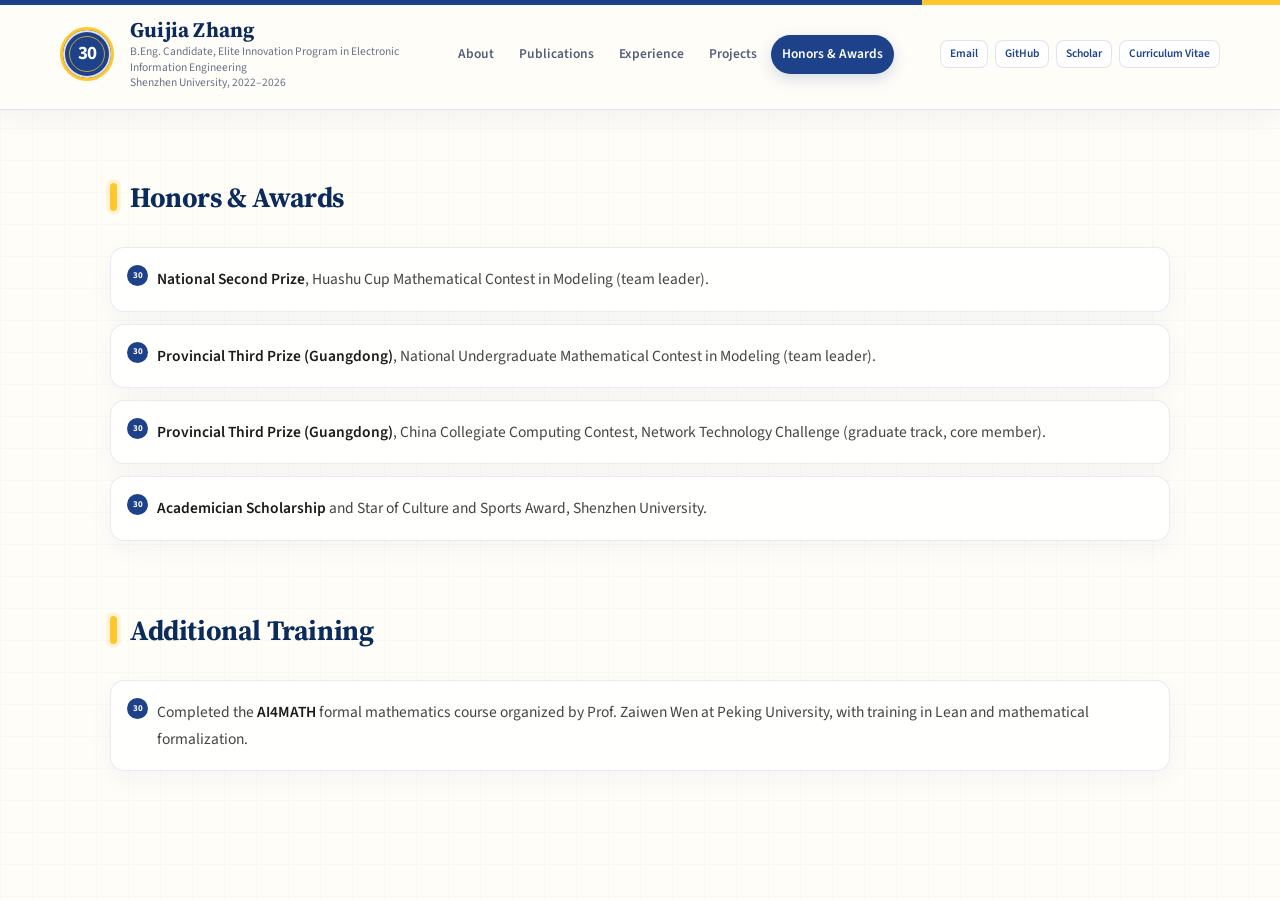
==== awards.html @ c6188399 "Launch academic homepage with research-first design Present publications and experience through a re" ====
<!DOCTYPE html>
<html lang="en">
<head>
  <meta charset="UTF-8" />
  <meta name="viewport" content="width=device-width, initial-scale=1.0" />
  <title>Honors &amp; Awards — Guijia Zhang</title>
  <meta name="description" content="Honors and awards of Guijia Zhang." />
  <link rel="preconnect" href="https://fonts.googleapis.com" />
  <link rel="preconnect" href="https://fonts.gstatic.com" crossorigin />
  <link href="https://fonts.googleapis.com/css2?family=Source+Serif+4:ital,opsz,wght@0,8..60,400;0,8..60,600;0,8..60,700;1,8..60,400;1,8..60,600&family=Source+Sans+3:ital,wght@0,400;0,600;1,400&display=swap" rel="stylesheet" />
  <link rel="stylesheet" href="style.css" />
</head>
<body>
<div class="layout">

  <aside class="sidebar">
    <div class="portrait" aria-label="Guijia Zhang">GZ</div>
    <h1>Guijia Zhang</h1>
    <div class="affiliation">
      B.Eng. Candidate, Elite Innovation Program in Electronic Information Engineering<br />
      Shenzhen University, 2022&ndash;2026
    </div>
    <nav>
      <a href="index.html">About</a>
      <a href="publications.html">Publications</a>
      <a href="experience.html">Experience</a>
      <a href="projects.html">Projects</a>
      <a href="awards.html" class="active">Honors &amp; Awards</a>
    </nav>
    <div class="contact">
      <a href="mailto:2022040399@email.szu.edu.cn">Email</a>
      <a href="https://github.com/123zgj123" target="_blank" rel="noopener">GitHub</a>
      <a href="https://scholar.google.com/citations?user=21U3-xUAAAAJ&amp;hl=en&amp;oi=ao" target="_blank" rel="noopener">Scholar</a>
      <a href="assets/cv.pdf" target="_blank" rel="noopener">Curriculum Vitae</a>
    </div>
    <div class="copyright">&copy; 2026 Guijia Zhang<br />Last updated July 2026</div>
  </aside>

  <main>
    <div class="content">

      <section id="awards">
        <h2>Honors &amp; Awards</h2>
        <ul class="awards">
          <li><b>National Second Prize</b>, Huashu Cup Mathematical Contest in Modeling (team leader).</li>
          <li><b>Provincial Third Prize (Guangdong)</b>, National Undergraduate Mathematical Contest in Modeling (team leader).</li>
          <li><b>Provincial Third Prize (Guangdong)</b>, China Collegiate Computing Contest, Network Technology Challenge (graduate track, core member).</li>
          <li><b>Academician Scholarship</b> and Star of Culture and Sports Award, Shenzhen University.</li>
        </ul>
      </section>

      <section id="misc">
        <h2>Additional Training</h2>
        <ul class="awards">
          <li>Completed the <b>AI4MATH</b> formal mathematics course organized by Prof. Zaiwen Wen at Peking University, with training in Lean and mathematical formalization.</li>
        </ul>
      </section>

    </div>
  </main>

</div>
</body>
</html>
---- style.css ----
:root {
  --bg: #ffffff;
  --sidebar-bg: #f7f5f1;
  --text: #1a1a1a;
  --text-soft: #444444;
  --text-faint: #777777;
  --accent: #1a3a5c;
  --link: #1a4b8c;
  --rule: #d8d5cf;
  --rule-strong: #1a1a1a;
  --serif: "Source Serif 4", Georgia, "Times New Roman", serif;
  --sans: "Source Sans 3", -apple-system, "Helvetica Neue", sans-serif;
}
@media (prefers-color-scheme: dark) {
  :root {
    --bg: #17181a;
    --sidebar-bg: #1d1f23;
    --text: #e8e6e1;
    --text-soft: #b8b4ad;
    --text-faint: #86827b;
    --accent: #a8c4e0;
    --link: #8ab4e8;
    --rule: #34363a;
    --rule-strong: #c8c4bd;
  }
}
* { margin: 0; padding: 0; box-sizing: border-box; }
html { scroll-behavior: smooth; }
body {
  font-family: var(--serif);
  background: var(--bg);
  color: var(--text);
  font-size: 16.5px;
  line-height: 1.7;
  -webkit-font-smoothing: antialiased;
}
a { color: var(--link); text-decoration: none; }
a:hover { text-decoration: underline; }
b, strong { font-weight: 600; }

/* ===== Horizontal layout: fixed sidebar + main content ===== */
.layout { display: flex; min-height: 100vh; }

aside.sidebar {
  width: 280px; flex-shrink: 0;
  background: var(--sidebar-bg);
  border-right: 1px solid var(--rule);
  padding: 56px 32px 40px;
  position: sticky; top: 0;
  height: 100vh;
  overflow-y: auto;
}
.sidebar .portrait {
  width: 128px; height: 152px;
  object-fit: cover;
  border: 1px solid var(--rule);
  background: linear-gradient(160deg, #ece9e3, #dedad2);
  display: flex; align-items: center; justify-content: center;
  font-size: 40px; font-weight: 700; color: var(--accent);
  margin-bottom: 18px;
}
@media (prefers-color-scheme: dark) {
  .sidebar .portrait { background: linear-gradient(160deg, #24262c, #1b1d22); }
}
.sidebar h1 {
  font-size: 24px; font-weight: 700; letter-spacing: 0.2px;
  line-height: 1.25; margin-bottom: 8px;
}
.sidebar .affiliation {
  font-size: 13.5px; font-style: italic; color: var(--text-soft);
  line-height: 1.5; margin-bottom: 20px;
}
.sidebar nav { margin-bottom: 24px; }
.sidebar nav a {
  display: block;
  font-family: var(--sans); font-size: 14.5px; font-weight: 600;
  color: var(--text-soft);
  padding: 7px 0;
  border-bottom: 1px dotted var(--rule);
}
.sidebar nav a:hover { color: var(--link); text-decoration: none; }
.sidebar nav a.active {
  color: var(--text);
  border-left: 3px solid var(--accent);
  padding-left: 10px;
}
.sidebar .contact { font-family: var(--sans); font-size: 13px; }
.sidebar .contact a { display: block; padding: 3px 0; color: var(--text-faint); }
.sidebar .contact a:hover { color: var(--link); }
.sidebar .copyright {
  font-family: var(--sans); font-size: 11.5px; color: var(--text-faint);
  margin-top: 28px;
}

main {
  flex: 1; min-width: 0;
  padding: 56px 56px 72px;
}
.content { max-width: 720px; }

@media (max-width: 820px) {
  .layout { flex-direction: column; }
  aside.sidebar {
    width: 100%; height: auto; position: static;
    padding: 36px 28px 20px;
    border-right: none; border-bottom: 1px solid var(--rule);
  }
  .sidebar nav { display: flex; flex-wrap: wrap; gap: 4px 18px; }
  .sidebar nav a { border-bottom: none; }
  .sidebar nav a.active { border-left: none; padding-left: 0; text-decoration: underline; text-underline-offset: 5px; }
  .sidebar .contact { display: flex; flex-wrap: wrap; gap: 2px 16px; }
  .sidebar .copyright { display: none; }
  main { padding: 32px 28px 56px; }
}

/* ===== Content typography ===== */
h2 {
  font-size: 22px; font-weight: 700; letter-spacing: 0.4px;
  padding-bottom: 6px; margin-bottom: 22px;
  border-bottom: 1.5px solid var(--rule-strong);
}
section + section { margin-top: 44px; }
p.body-text { color: var(--text-soft); margin-bottom: 14px; }
p.body-text b { color: var(--text); }
.interest-line { font-size: 15.5px; color: var(--text-soft); margin-top: 2px; }
.interest-line b { color: var(--text); font-weight: 600; }

/* News */
.news-list { list-style: none; }
.news-list li {
  display: flex; gap: 20px;
  padding: 7px 0; font-size: 15.5px;
  border-bottom: 1px dotted var(--rule);
}
.news-list li:last-child { border-bottom: none; }
.news-list .date {
  font-family: var(--sans); font-size: 13px; color: var(--text-faint);
  flex-shrink: 0; width: 76px; padding-top: 3px;
}
.news-list .body { color: var(--text-soft); }
.news-list .body b { color: var(--text); }

/* Publications */
.pub { margin-bottom: 22px; padding-left: 26px; position: relative; }
.pub .index { position: absolute; left: 0; top: 1px; font-size: 15px; color: var(--text-faint); }
.pub .title { font-size: 16.5px; font-weight: 600; margin-bottom: 1px; }
.pub .title a { color: var(--text); }
.pub .title a:hover { color: var(--link); }
.pub .authors { font-size: 15px; color: var(--text-soft); }
.pub .authors .me { text-decoration: underline; text-underline-offset: 3px; }
.pub .venue { font-size: 15px; font-style: italic; color: var(--text-soft); }
.pub .links { font-family: var(--sans); font-size: 13px; margin-top: 3px; }
.pub .links a { margin-right: 10px; color: var(--link); }
.pub .desc { font-size: 14.5px; color: var(--text-faint); margin-top: 5px; }
.pub-group {
  font-size: 16px; font-weight: 700; font-variant: small-caps;
  letter-spacing: 1px; color: var(--text);
  margin: 26px 0 16px;
}
.pub-group:first-of-type { margin-top: 0; }

/* Experience */
.exp { margin-bottom: 22px; }
.exp .head {
  display: flex; justify-content: space-between; align-items: baseline;
  gap: 16px; flex-wrap: wrap;
}
.exp .where { font-size: 16.5px; font-weight: 600; }
.exp .when { font-family: var(--sans); font-size: 13px; color: var(--text-faint); white-space: nowrap; }
.exp .what { font-size: 15px; font-style: italic; color: var(--text-soft); margin-bottom: 4px; }
.exp ul { list-style: none; }
.exp li {
  font-size: 15px; color: var(--text-soft);
  padding-left: 18px; position: relative; margin-bottom: 3px;
}
.exp li::before { content: "\2013"; position: absolute; left: 2px; color: var(--text-faint); }

/* Projects */
.proj { margin-bottom: 20px; }
.proj .name { font-size: 16px; font-weight: 600; }
.proj .name .tech {
  font-family: var(--sans); font-size: 12.5px; font-weight: 400;
  color: var(--text-faint); margin-left: 8px;
}
.proj p { font-size: 15px; color: var(--text-soft); }

/* Awards */
.awards { list-style: none; }
.awards li {
  font-size: 15.5px; color: var(--text-soft);
  padding: 5px 0 5px 18px; position: relative;
}
.awards li::before { content: "\2022"; position: absolute; left: 2px; color: var(--text-faint); }
.awards b { color: var(--text); }

/* ===== 2026 redesign: academic clarity with Bay Area basketball cues ===== */
:root {
  --warriors-blue: #1d428a;
  --warriors-blue-deep: #0b2b5c;
  --warriors-gold: #ffc72c;
  --court: #f4ead9;
  --paper: #fffdf8;
  --card: #ffffff;
  --shadow: 0 18px 60px rgba(11, 43, 92, .09);
  --sans: "Source Sans 3", -apple-system, BlinkMacSystemFont, "Segoe UI", sans-serif;
}

body {
  background:
    linear-gradient(90deg, rgba(29, 66, 138, .025) 1px, transparent 1px),
    linear-gradient(rgba(29, 66, 138, .025) 1px, transparent 1px),
    var(--paper);
  background-size: 32px 32px;
  font-family: var(--sans);
  color: #172033;
  overflow-x: hidden;
}

body::before {
  content: "";
  position: fixed;
  inset: 0 0 auto;
  height: 5px;
  z-index: 100;
  background: linear-gradient(90deg, var(--warriors-blue) 0 72%, var(--warriors-gold) 72%);
}

.layout {
  display: block;
  min-height: 100vh;
}

aside.sidebar {
  width: 100%;
  height: auto;
  min-height: 92px;
  padding: 18px max(28px, calc((100vw - 1160px) / 2));
  position: sticky;
  top: 0;
  z-index: 50;
  overflow: visible;
  display: grid;
  grid-template-columns: auto auto 1fr auto;
  grid-template-areas:
    "mark name nav contact"
    "mark affiliation nav contact";
  align-items: center;
  column-gap: 16px;
  background: rgba(255, 253, 248, .92);
  border: 0;
  border-bottom: 1px solid rgba(29, 66, 138, .13);
  box-shadow: 0 7px 26px rgba(11, 43, 92, .055);
  backdrop-filter: blur(18px);
  -webkit-backdrop-filter: blur(18px);
}

.sidebar .portrait {
  grid-area: mark;
  width: 54px;
  height: 54px;
  margin: 0;
  border: 3px solid var(--warriors-gold);
  border-radius: 50%;
  background: var(--warriors-blue);
  color: white;
  font-family: var(--sans);
  font-size: 0;
  font-weight: 700;
  box-shadow: inset 0 0 0 2px rgba(255,255,255,.85);
  position: relative;
  overflow: hidden;
}

.sidebar .portrait::before {
  content: "30";
  font-size: 19px;
  font-weight: 700;
  letter-spacing: -.5px;
}

.sidebar .portrait::after {
  content: "";
  position: absolute;
  width: 34px;
  height: 34px;
  border: 1px solid rgba(255,199,44,.72);
  border-radius: 50%;
}

.sidebar h1 {
  grid-area: name;
  margin: 0;
  color: var(--warriors-blue-deep);
  font-family: var(--serif);
  font-size: 21px;
  line-height: 1.1;
}

.sidebar .affiliation {
  grid-area: affiliation;
  margin: 3px 0 0;
  max-width: 270px;
  color: #687188;
  font-family: var(--sans);
  font-size: 11.5px;
  font-style: normal;
  line-height: 1.35;
}

.sidebar nav {
  grid-area: nav;
  display: flex;
  justify-content: center;
  gap: 3px;
  margin: 0;
}

.sidebar nav a {
  padding: 8px 11px;
  border: 0;
  border-radius: 999px;
  color: #526078;
  font-size: 13.5px;
  font-weight: 600;
  white-space: nowrap;
  transition: color .2s ease, background .2s ease, transform .2s ease;
}

.sidebar nav a:hover {
  color: var(--warriors-blue);
  background: rgba(29, 66, 138, .07);
  text-decoration: none;
  transform: translateY(-1px);
}

.sidebar nav a.active {
  padding-left: 11px;
  border: 0;
  color: white;
  background: var(--warriors-blue);
  box-shadow: 0 5px 15px rgba(29, 66, 138, .18);
}

.sidebar .contact {
  grid-area: contact;
  display: flex;
  align-items: center;
  gap: 7px;
}

.sidebar .contact a {
  padding: 6px 9px;
  border: 1px solid rgba(29, 66, 138, .14);
  border-radius: 8px;
  background: #fff;
  color: var(--warriors-blue);
  font-size: 11.5px;
  font-weight: 600;
  line-height: 1.2;
}

.sidebar .contact a:hover {
  border-color: var(--warriors-gold);
  text-decoration: none;
}

.sidebar .copyright { display: none; }

main {
  padding: 64px max(28px, calc((100vw - 1060px) / 2)) 90px;
}

.content { max-width: 1060px; }

section + section { margin-top: 66px; }

h2 {
  display: flex;
  align-items: center;
  gap: 13px;
  margin-bottom: 26px;
  padding: 0;
  border: 0;
  color: var(--warriors-blue-deep);
  font-family: var(--serif);
  font-size: 28px;
  letter-spacing: -.4px;
}

h2::before {
  content: "";
  width: 7px;
  height: 28px;
  flex: 0 0 auto;
  border-radius: 9px;
  background: var(--warriors-gold);
  box-shadow: 0 0 0 4px rgba(255, 199, 44, .16);
}

/* Home hero */
.home-hero {
  position: relative;
  min-height: 470px;
  padding: 58px 46% 54px 0;
  display: flex;
  flex-direction: column;
  justify-content: center;
}

.home-hero h2 {
  display: block;
  margin-bottom: 13px;
  color: var(--warriors-blue-deep);
  font-size: clamp(42px, 6vw, 72px);
  line-height: .98;
  letter-spacing: -2.2px;
}

.home-hero h2::before { display: none; }

.eyebrow {
  margin-bottom: 16px;
  color: var(--warriors-blue);
  font-size: 12px;
  font-weight: 700;
  letter-spacing: 2px;
  text-transform: uppercase;
}

.hero-role {
  margin-bottom: 22px;
  color: #5d6a80;
  font-family: var(--serif);
  font-size: 20px;
  line-height: 1.45;
}

.home-hero .body-text {
  color: #3f4b60;
  font-size: 17px;
  line-height: 1.75;
}

.hero-actions {
  display: flex;
  flex-wrap: wrap;
  gap: 10px;
  margin-top: 12px;
}

.button {
  padding: 10px 16px;
  border: 1px solid rgba(29, 66, 138, .2);
  border-radius: 9px;
  color: var(--warriors-blue);
  background: #fff;
  font-size: 13px;
  font-weight: 700;
  box-shadow: 0 5px 18px rgba(11, 43, 92, .06);
}

.button.primary {
  border-color: var(--warriors-blue);
  color: white;
  background: var(--warriors-blue);
}

.button:hover { text-decoration: none; transform: translateY(-1px); }

.court-card {
  position: absolute;
  right: 0;
  top: 28px;
  width: 40%;
  height: 415px;
  overflow: hidden;
  border: 1px solid rgba(29, 66, 138, .12);
  border-radius: 28px;
  background:
    repeating-linear-gradient(90deg, transparent 0 39px, rgba(139,91,45,.06) 40px),
    linear-gradient(145deg, #faf3e6, var(--court));
  box-shadow: var(--shadow);
}

.court-card::before {
  content: "";
  position: absolute;
  right: -108px;
  top: 48px;
  width: 310px;
  height: 310px;
  border: 4px solid rgba(29,66,138,.74);
  border-radius: 50%;
}

.court-card::after {
  content: "";
  position: absolute;
  left: -2px;
  top: 102px;
  width: 150px;
  height: 205px;
  border: 4px solid rgba(29,66,138,.74);
  border-left: 0;
  border-radius: 0 105px 105px 0;
}

.court-number {
  position: absolute;
  inset: 0;
  display: flex;
  align-items: center;
  justify-content: center;
  z-index: 2;
  color: var(--warriors-blue);
  font-size: 138px;
  font-weight: 800;
  letter-spacing: -10px;
  text-shadow: 5px 5px 0 var(--warriors-gold);
  transform: translateX(7px);
}

.court-caption {
  position: absolute;
  left: 24px;
  bottom: 20px;
  z-index: 3;
  max-width: 170px;
  color: var(--warriors-blue-deep);
  font-size: 11px;
  font-weight: 700;
  letter-spacing: 1.5px;
  line-height: 1.5;
  text-transform: uppercase;
}

.interest-line {
  padding: 14px 18px;
  border-left: 3px solid var(--warriors-gold);
  border-radius: 0 10px 10px 0;
  background: rgba(255,199,44,.09);
  color: #44516a;
}

/* Selected work cards */
.featured-grid {
  display: grid;
  grid-template-columns: repeat(3, 1fr);
  gap: 16px;
}

.featured-card {
  min-height: 235px;
  padding: 22px;
  display: flex;
  flex-direction: column;
  border: 1px solid rgba(29, 66, 138, .12);
  border-radius: 16px;
  background: rgba(255,255,255,.88);
  box-shadow: 0 12px 34px rgba(11,43,92,.07);
  transition: transform .2s ease, box-shadow .2s ease, border-color .2s ease;
}

.featured-card:hover {
  transform: translateY(-4px);
  border-color: rgba(29,66,138,.3);
  box-shadow: 0 18px 42px rgba(11,43,92,.11);
  text-decoration: none;
}

.featured-card .paper-no {
  color: var(--warriors-gold);
  font-size: 12px;
  font-weight: 800;
  letter-spacing: 1.4px;
}

.featured-card h3 {
  margin: 22px 0 10px;
  color: var(--warriors-blue-deep);
  font-family: var(--serif);
  font-size: 19px;
  line-height: 1.25;
}

.featured-card p {
  color: #637087;
  font-size: 13.5px;
  line-height: 1.55;
}

.featured-card .arrow {
  margin-top: auto;
  padding-top: 16px;
  color: var(--warriors-blue);
  font-weight: 700;
}

/* News */
.news-list {
  padding: 10px 26px;
  border: 1px solid rgba(29,66,138,.1);
  border-radius: 16px;
  background: rgba(255,255,255,.78);
  box-shadow: 0 10px 34px rgba(11,43,92,.05);
}

.news-list li { padding: 13px 0; border-color: rgba(29,66,138,.12); }
.news-list .date { color: var(--warriors-blue); font-weight: 700; }

/* Inner pages */
#publications .pub,
.exp,
.proj,
.awards li {
  border: 1px solid rgba(29,66,138,.1);
  border-radius: 14px;
  background: rgba(255,255,255,.84);
  box-shadow: 0 8px 26px rgba(11,43,92,.045);
}

#publications .pub {
  margin-bottom: 16px;
  padding: 22px 24px 22px 58px;
}

.pub .index {
  left: 20px;
  top: 21px;
  color: var(--warriors-blue);
  font-weight: 700;
}

.pub .title { color: var(--warriors-blue-deep); font-size: 18px; line-height: 1.35; }
.pub .title a { color: var(--warriors-blue-deep); }
.pub .links a {
  display: inline-block;
  margin-top: 5px;
  padding: 3px 9px;
  border-radius: 6px;
  background: rgba(29,66,138,.08);
  font-weight: 700;
}
.pub .desc { color: #657086; line-height: 1.6; }
.pub-group { color: var(--warriors-blue); font-family: var(--sans); }

.exp { margin-bottom: 16px; padding: 22px 24px; }
.exp .where { color: var(--warriors-blue-deep); font-family: var(--serif); font-size: 18px; }
.exp .when {
  padding: 3px 8px;
  border-radius: 6px;
  color: var(--warriors-blue);
  background: rgba(29,66,138,.07);
  font-weight: 600;
}
.exp .what { margin: 6px 0 8px; color: #59667d; }

.proj {
  position: relative;
  margin-bottom: 16px;
  padding: 24px 26px 24px 32px;
  overflow: hidden;
}
.proj::before {
  content: "";
  position: absolute;
  inset: 0 auto 0 0;
  width: 6px;
  background: linear-gradient(var(--warriors-blue) 0 72%, var(--warriors-gold) 72%);
}
.proj .name { color: var(--warriors-blue-deep); font-family: var(--serif); font-size: 19px; }
.proj .name .tech { display: block; margin: 5px 0 10px; color: var(--warriors-blue); }

.awards { display: grid; gap: 12px; }
.awards li { padding: 18px 20px 18px 46px; }
.awards li::before {
  content: "30";
  left: 16px;
  top: 17px;
  width: 21px;
  height: 21px;
  display: grid;
  place-items: center;
  border-radius: 50%;
  color: white;
  background: var(--warriors-blue);
  font-size: 9px;
  font-weight: 700;
}

@media (max-width: 1050px) {
  aside.sidebar {
    grid-template-columns: auto auto 1fr;
    grid-template-areas:
      "mark name contact"
      "mark affiliation contact"
      "nav nav nav";
    row-gap: 12px;
  }
  .sidebar nav { justify-content: flex-start; }
  .sidebar .contact { justify-content: flex-end; }
}

@media (max-width: 820px) {
  body { background-size: 24px 24px; }
  aside.sidebar {
    padding: 16px 20px 13px;
    display: grid;
    grid-template-columns: auto 1fr;
    grid-template-areas:
      "mark name"
      "mark affiliation"
      "nav nav";
    border-bottom: 1px solid rgba(29,66,138,.13);
  }
  .sidebar .portrait { width: 48px; height: 48px; }
  .sidebar h1 { font-size: 19px; }
  .sidebar .affiliation { max-width: none; }
  .sidebar nav {
    width: 100%;
    gap: 4px;
    overflow-x: auto;
    flex-wrap: nowrap;
    scrollbar-width: none;
  }
  .sidebar nav a { padding: 7px 9px; font-size: 12px; }
  .sidebar nav a.active { padding-left: 9px; }
  .sidebar .contact { display: none; }
  main { padding: 30px 20px 60px; }
  .home-hero {
    min-height: auto;
    padding: 24px 0 0;
  }
  .home-hero h2 { font-size: 46px; }
  .eyebrow {
    max-width: 100%;
    font-size: 10px;
    letter-spacing: 1.35px;
    line-height: 1.6;
  }
  .hero-actions { gap: 8px; }
  .button { padding: 9px 12px; font-size: 12px; }
  .court-card {
    position: relative;
    top: auto;
    right: auto;
    width: 100%;
    height: 235px;
    margin-top: 28px;
  }
  .court-number { font-size: 98px; }
  .featured-grid { grid-template-columns: 1fr; }
  .featured-card { min-height: 190px; }
  .news-list { padding: 6px 16px; }
  .news-list li { display: block; }
  .news-list .date { display: block; width: auto; margin-bottom: 3px; }
  #publications .pub { padding: 20px 18px 20px 46px; }
  .pub .index { left: 16px; top: 19px; }
}

@media (prefers-color-scheme: dark) {
  body {
    color: #e9edf4;
    background-color: #101722;
    background-image:
      linear-gradient(90deg, rgba(255,255,255,.025) 1px, transparent 1px),
      linear-gradient(rgba(255,255,255,.025) 1px, transparent 1px);
  }
  aside.sidebar { background: rgba(16,23,34,.92); border-color: rgba(255,255,255,.1); }
  .sidebar h1, h2, .featured-card h3, .pub .title, .pub .title a,
  .exp .where, .proj .name { color: #f2f5fa; }
  .sidebar .contact a, .featured-card, .news-list, #publications .pub,
  .exp, .proj, .awards li { background: rgba(26,36,52,.9); border-color: rgba(255,255,255,.09); }
  .court-card { background: linear-gradient(145deg, #252d39, #1b2431); }
  .body-text, .home-hero .body-text, .featured-card p, .news-list .body,
  .pub .authors, .pub .venue, .pub .desc, .exp li, .proj p, .awards li { color: #b8c0cf; }
}
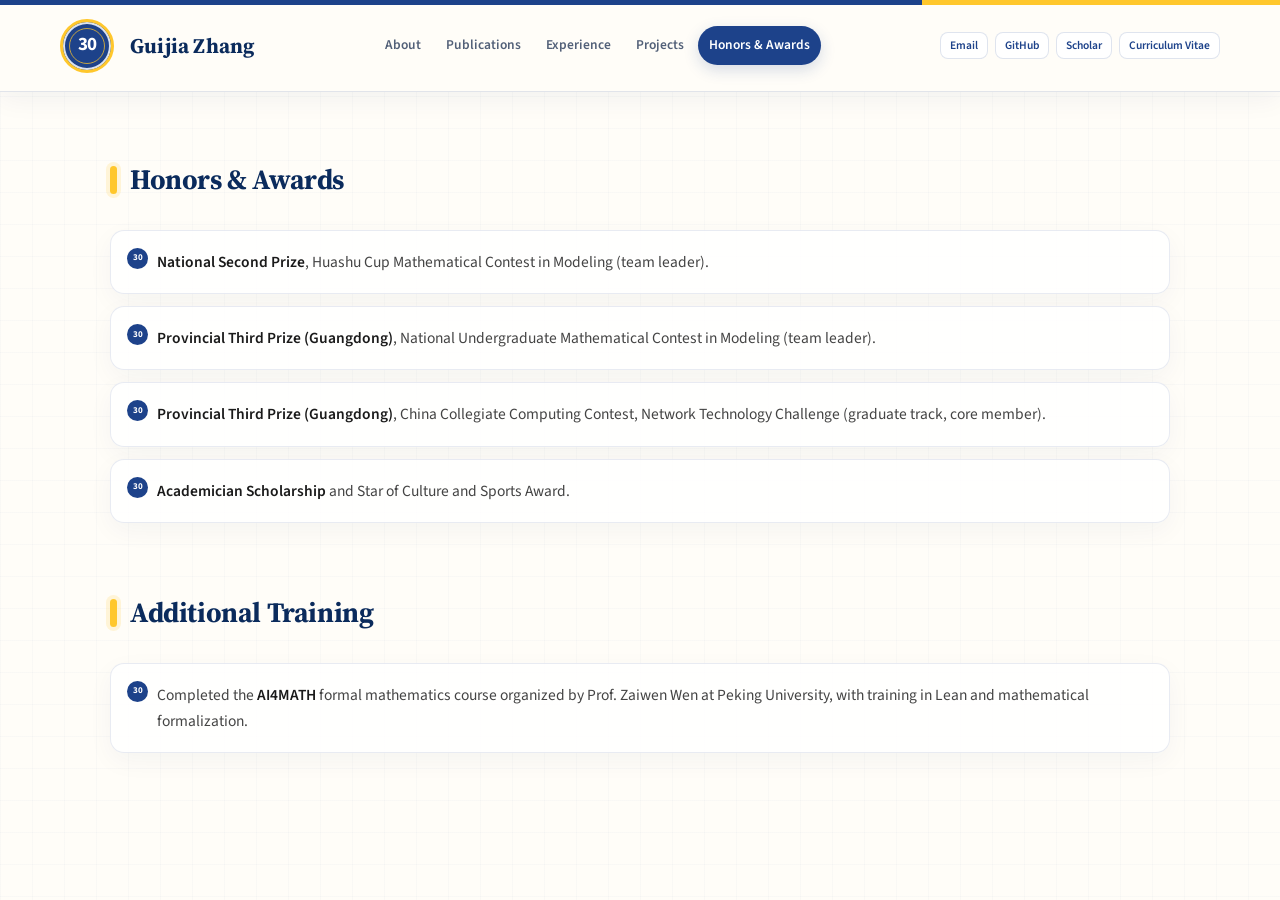
==== commit c3af69bc: "Refine homepage around agent security identity Remove undergraduate affiliation from global navigati" ====
--- a/awards.html
+++ b/awards.html
@@ -16,10 +16,6 @@
   <aside class="sidebar">
     <div class="portrait" aria-label="Guijia Zhang">GZ</div>
     <h1>Guijia Zhang</h1>
-    <div class="affiliation">
-      B.Eng. Candidate, Elite Innovation Program in Electronic Information Engineering<br />
-      Shenzhen University, 2022&ndash;2026
-    </div>
     <nav>
       <a href="index.html">About</a>
       <a href="publications.html">Publications</a>
@@ -45,7 +41,7 @@
           <li><b>National Second Prize</b>, Huashu Cup Mathematical Contest in Modeling (team leader).</li>
           <li><b>Provincial Third Prize (Guangdong)</b>, National Undergraduate Mathematical Contest in Modeling (team leader).</li>
           <li><b>Provincial Third Prize (Guangdong)</b>, China Collegiate Computing Contest, Network Technology Challenge (graduate track, core member).</li>
-          <li><b>Academician Scholarship</b> and Star of Culture and Sports Award, Shenzhen University.</li>
+          <li><b>Academician Scholarship</b> and Star of Culture and Sports Award.</li>
         </ul>
       </section>
 
--- a/style.css
+++ b/style.css
@@ -241,9 +241,7 @@
   overflow: visible;
   display: grid;
   grid-template-columns: auto auto 1fr auto;
-  grid-template-areas:
-    "mark name nav contact"
-    "mark affiliation nav contact";
+  grid-template-areas: "mark name nav contact";
   align-items: center;
   column-gap: 16px;
   background: rgba(255, 253, 248, .92);
@@ -693,7 +691,6 @@
     grid-template-columns: auto auto 1fr;
     grid-template-areas:
       "mark name contact"
-      "mark affiliation contact"
       "nav nav nav";
     row-gap: 12px;
   }
@@ -709,7 +706,6 @@
     grid-template-columns: auto 1fr;
     grid-template-areas:
       "mark name"
-      "mark affiliation"
       "nav nav";
     border-bottom: 1px solid rgba(29,66,138,.13);
   }
